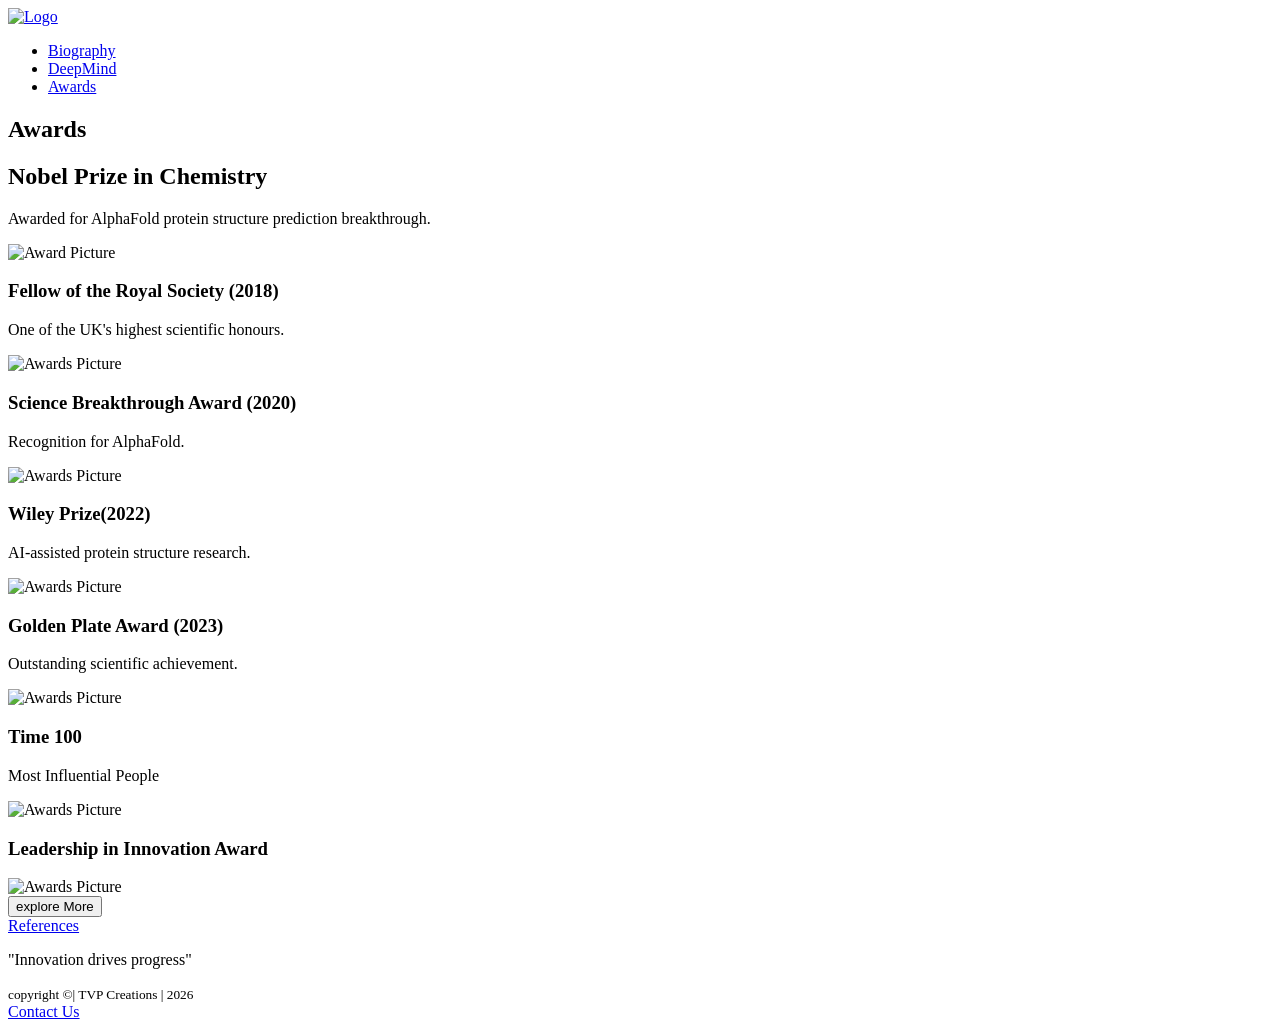
==== awards.html @ 2ad844e4 "Add files via upload" ====
<!DOCTYPE html>
<html lang="en">

<head>
    <meta charset="UTF-8">
    <meta name="viewport" content="width=device-width, initial-scale=1.0">
    <title>Awards</title>
    <link rel="stylesheet" href="css/style.css">
</head>

<body>
    <header>
        <div class="logo">
            <a href="index.html">
                <img src="images/final.png" alt="Logo">

            </a>
        </div>
        <nav>
            <ul>
                <li><a href="biography.html">Biography </a></li>
                <li><a href="deepmind.html">DeepMind</a></li>
                <li><a href="awards.html">Awards</a></li>
            </ul>

        </nav>
    </header>

    <main>
        <section class="page-title">
            <h1> Awards</h1>

        </section>
        <section class="featured-awards">
            <h2>Nobel Prize in Chemistry</h2>
            <p>Awarded for AlphaFold protein structure prediction breakthrough.</p>
            <img src="images/award1.jpg" alt="Award Picture">
        </section>

        <section class="awards-gallery">
            <article class="award-card">
                <h3>Fellow of the Royal Society (2018)</h3>
                <p>One of the UK's highest scientific honours.</p>
                <img src="images/award2.jpg" alt="Awards Picture">

            </article>
            <article class="award-card">
                <h3> Science Breakthrough Award (2020)</h3>
                <p>Recognition for AlphaFold.</p>
                <img src="images/award3.png" alt="Awards Picture">

            </article>
            <article class="award-card">
                <h3>Wiley Prize(2022)</h3>
                <p>AI-assisted protein structure research.</p>
                <img src="images/award4.jpeg" alt="Awards Picture">
            </article>

            <article class="award-card">
                <h3>Golden Plate Award (2023)</h3>
                <p> Outstanding scientific achievement.</p>
                <img src="images/award5.jpg" alt="Awards Picture">

            </article>
            <article class="award-card">
                <h3>Time 100</h3>
                <p>Most Influential People</p>
                <img src="images/award6.jpeg" alt="Awards Picture">
            </article>
            <article class="award-card">
                <h3>Leadership in Innovation Award</h3>
                <img src="images/award7.png" alt="Awards Picture">

            </article>

        </section>
        <section class="explore">
            <button>
                explore More
            </button>
        </section>
    </main>
    <footer>
        <div class="footer-left">
            <a href="references.html">References</a>

        </div>
        <div class="footer-center">
            <p>"Innovation drives progress"</p>
            <small>copyright &copy;| TVP Creations | 2026</small>
        </div>
        <div class="footer-right">
            <a href="contacts.html">Contact Us</a>
        </div>
    </footer>

</body>

</html>
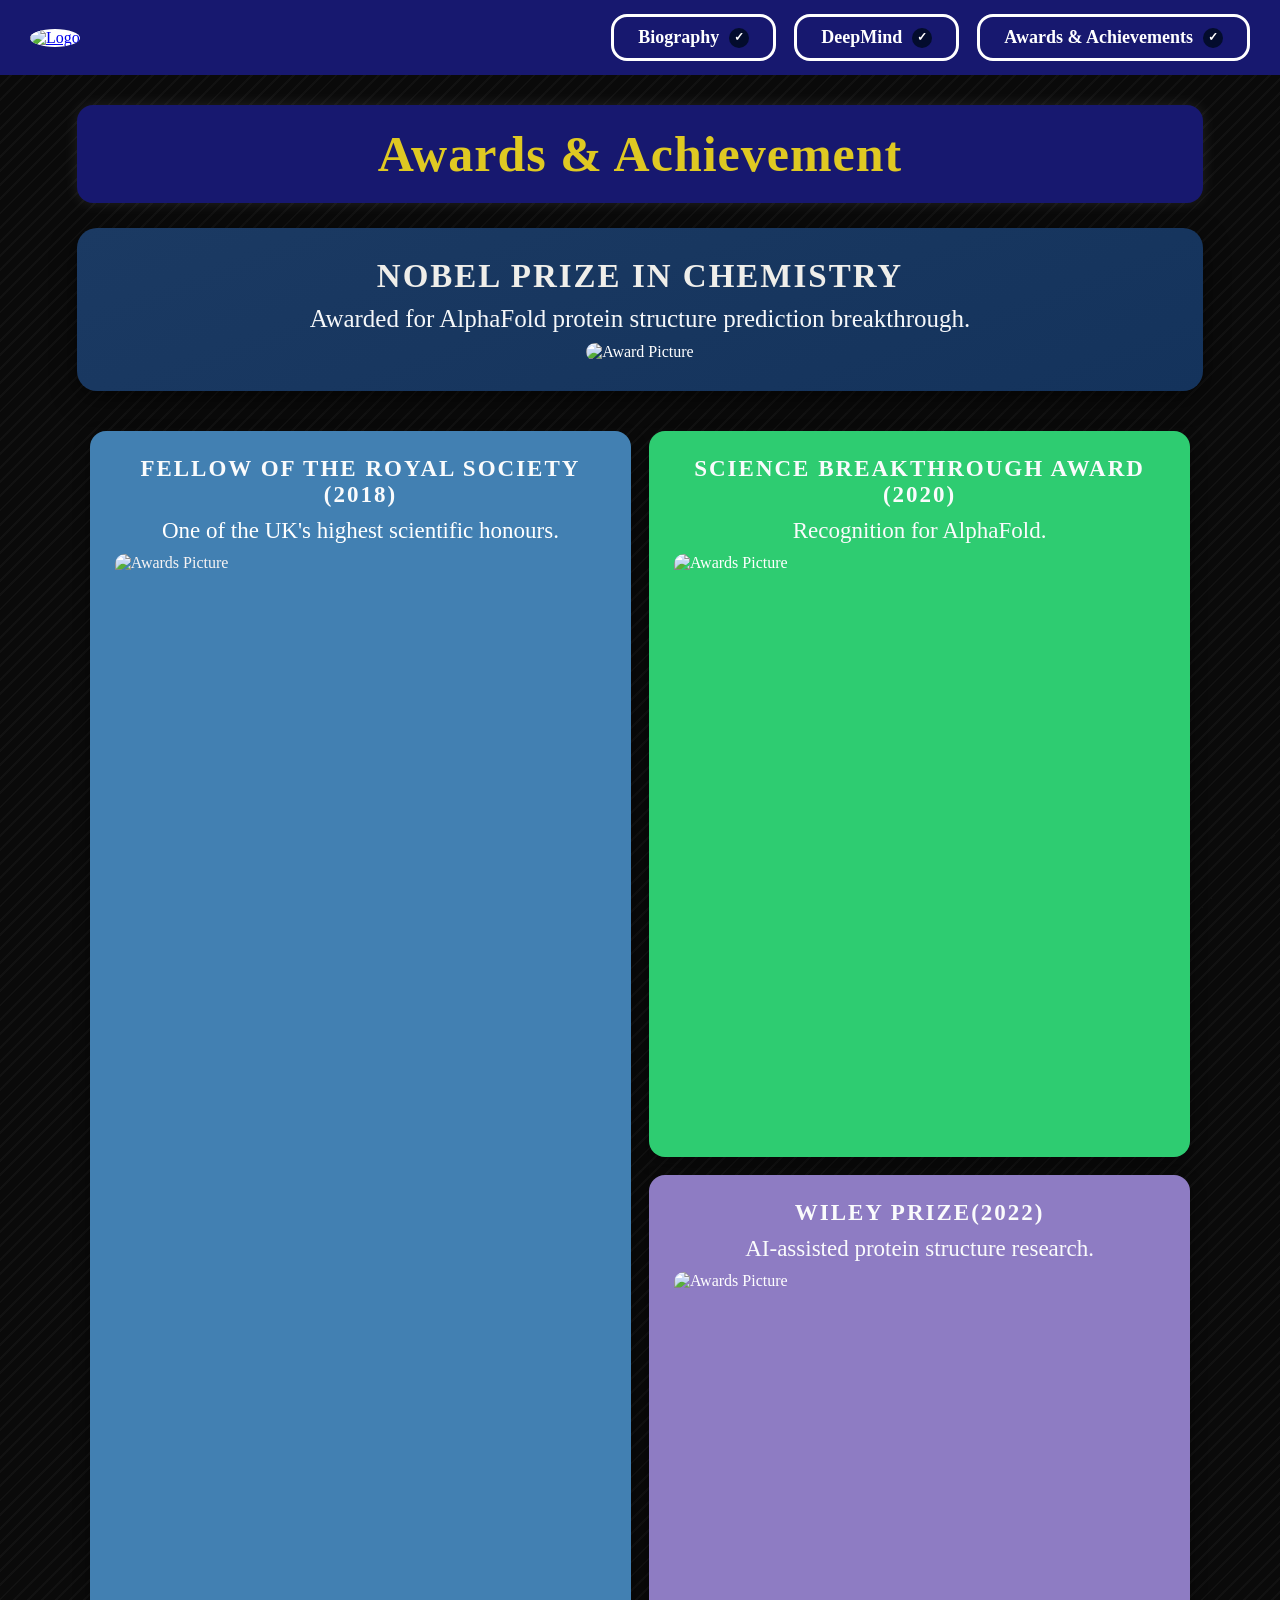
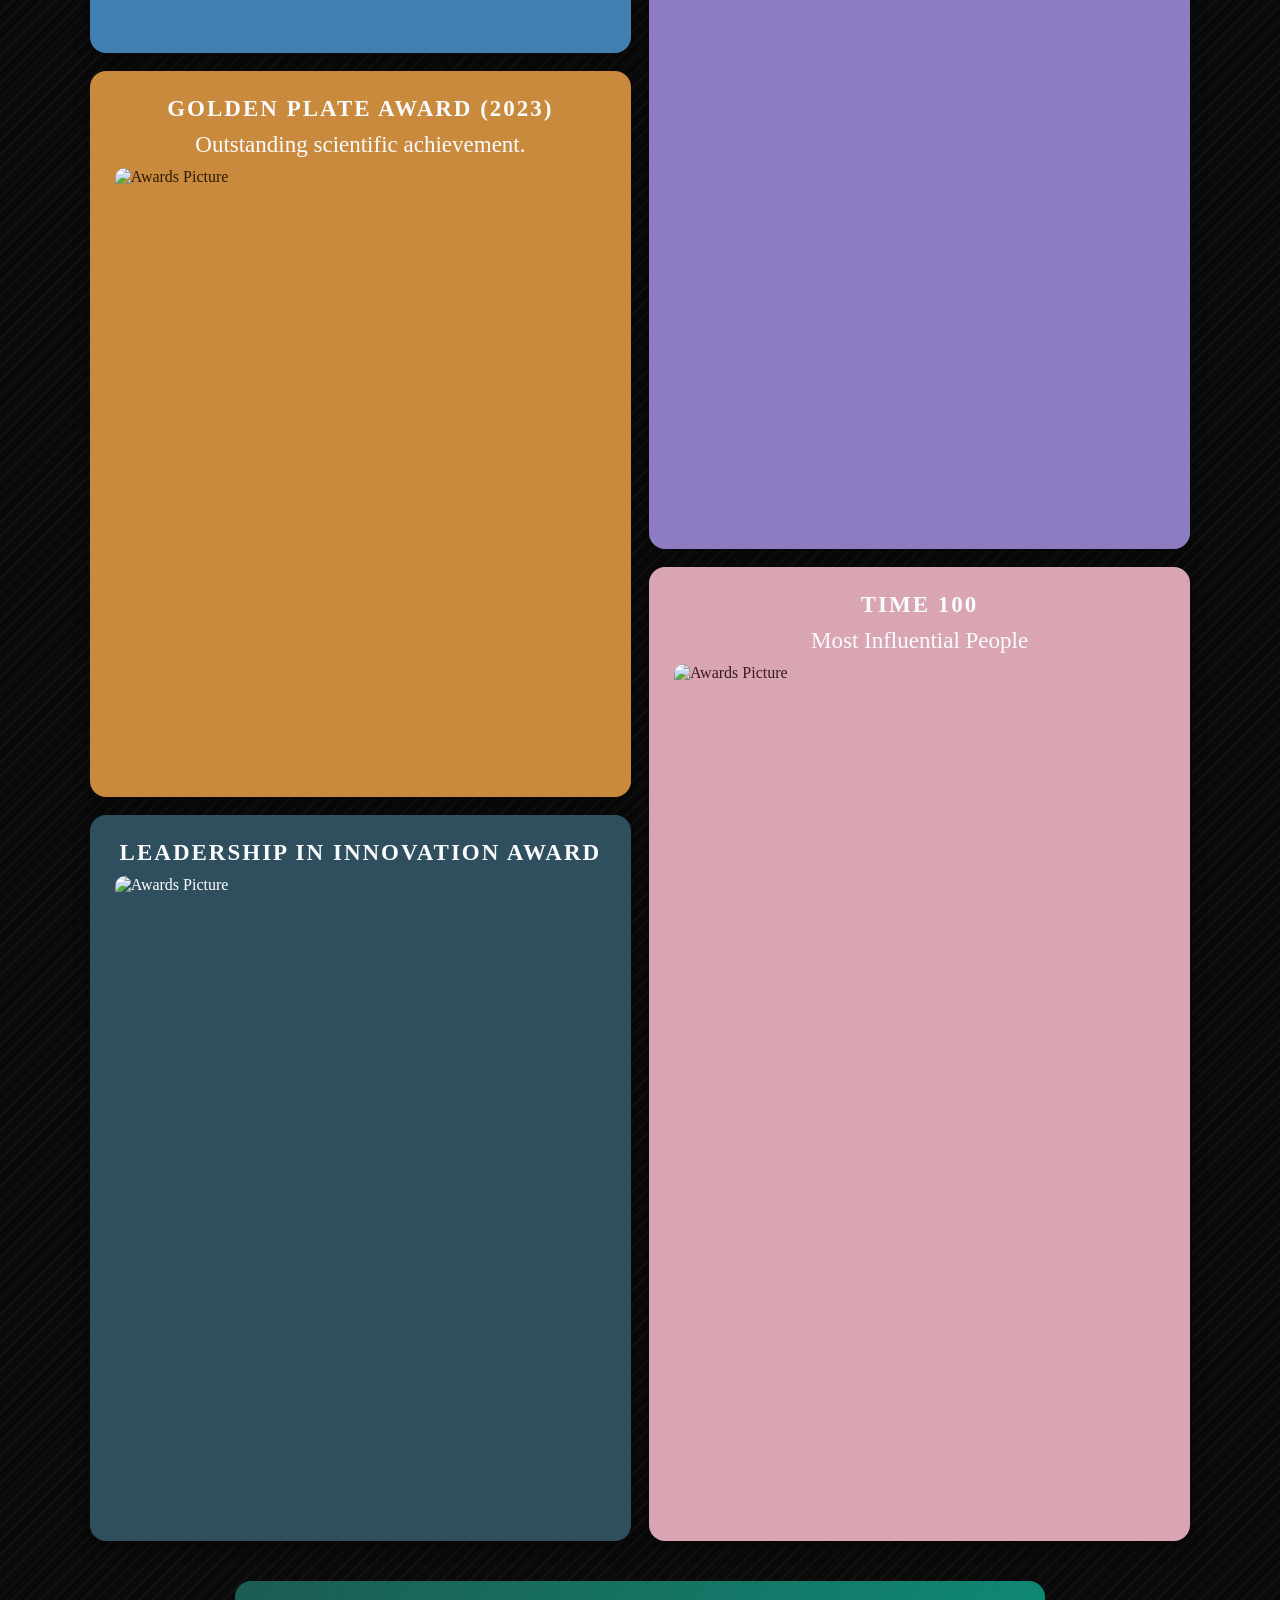
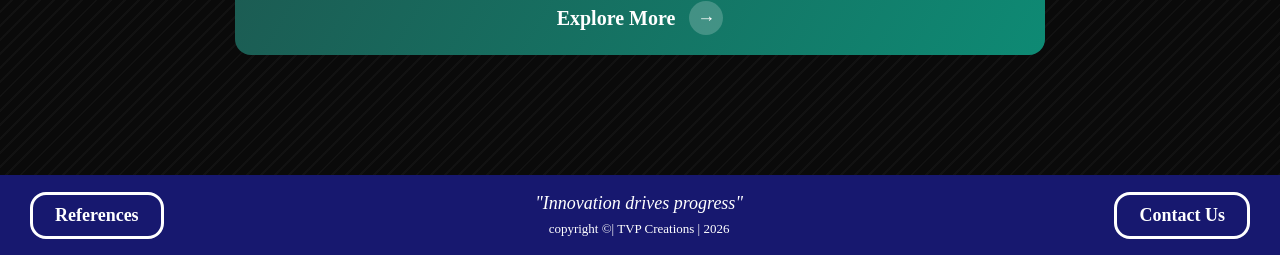
==== commit 162d6d24: "Add files via upload" ====
--- a/awards.html
+++ b/awards.html
@@ -5,7 +5,7 @@
     <meta charset="UTF-8">
     <meta name="viewport" content="width=device-width, initial-scale=1.0">
     <title>Awards</title>
-    <link rel="stylesheet" href="css/style.css">
+    <link rel="stylesheet" href="style_bio.css">
 </head>
 
 <body>
@@ -20,7 +20,7 @@
             <ul>
                 <li><a href="biography.html">Biography </a></li>
                 <li><a href="deepmind.html">DeepMind</a></li>
-                <li><a href="awards.html">Awards</a></li>
+                <li><a href="awards.html">Awards & Achievements</a></li>
             </ul>
 
         </nav>
@@ -28,7 +28,7 @@
 
     <main>
         <section class="page-title">
-            <h1> Awards</h1>
+            <h1> Awards & Achievement</h1>
 
         </section>
         <section class="featured-awards">
--- a/style_bio.css
+++ b/style_bio.css
@@ -0,0 +1,861 @@
+* {
+  margin: 0;
+  padding: 0;
+  padding-bottom: 0;
+  box-sizing: border-box;
+}
+
+html {
+  scroll-behavior: smooth;
+}
+
+body {
+  width: 100%;
+  min-height: 100vh;
+  font-family: Georgia, "Times New Roman", serif;
+  color: white;
+
+  background-color: #0a0a0a;
+  background-image: repeating-linear-gradient(
+    135deg,
+    rgba(255, 255, 255, 0.03) 0px,
+    rgba(255, 255, 255, 0.03) 2px,
+    transparent 2px,
+    transparent 10px
+  );
+}
+
+/*Header design*/
+
+header {
+  position: fixed;
+  top: 0;
+  left: 0;
+  width: 100%;
+  height: 75px;
+  background: #17186f;
+  display: flex;
+  justify-content: space-between;
+  align-items: center;
+  padding: 0 30px;
+  z-index: 999;
+}
+
+.logo img {
+  width: 58px;
+  height: 58px;
+  border-radius: 50%;
+  background: white;
+  object-fit: cover;
+  transition: transform 0.8s ease;
+}
+
+.logo img:hover {
+  transform: rotate(360deg);
+}
+
+/*Navigation bar design*/
+nav ul {
+  display: flex;
+  list-style: none;
+  gap: 18px;
+  align-items: center;
+}
+
+nav ul li a {
+  display: flex;
+  align-items: center;
+  gap: 10px;
+  text-decoration: none;
+  color: white;
+  font-size: 18px;
+  font-weight: bold;
+  border: 3px solid white;
+  border-radius: 16px;
+  padding: 10px 24px;
+  transition: 0.3s;
+}
+
+nav ul li a:hover {
+  background: white;
+  color: #17186f;
+}
+
+nav ul li a::after {
+  content: "\2713";
+  display: inline-flex;
+  align-items: center;
+  justify-content: center;
+  width: 20px;
+  height: 20px;
+  border-radius: 50%;
+  background: #030c2d;
+  color: white;
+  font-size: 12px;
+}
+
+nav ul li a:hover::after {
+  background: #17186f;
+}
+
+/*Main section design*/
+main {
+  width: 100%;
+  margin-top: 75px;
+  padding-bottom: 60px;
+}
+
+/*Biography section*/
+.biography {
+  padding: 60px 70px 30px;
+}
+.bio-title {
+  margin-left: 120px;
+}
+.bio-title h1 {
+  display: inline-block;
+  background: rgba(0, 0, 0, 0.45);
+  border: 1px solid rgba(255, 255, 255, 0.15);
+  border-radius: 14px;
+  padding: 18px 45px;
+  font-size: 48px;
+  letter-spacing: 1px;
+  margin-bottom: 40px;
+}
+
+.bio-content {
+  display: flex;
+  justify-content: center;
+  align-items: center;
+  flex-wrap: wrap;
+  gap: 80px;
+  margin-top: 30px;
+}
+
+.bio-text {
+  flex: 1;
+  min-width: 300px;
+  max-width: 560px;
+}
+
+.bio-text p {
+  font-size: 21px;
+  line-height: 1.8;
+  text-align: justify;
+  text-align-last: left;
+}
+
+.bio-image {
+  flex: 0 1 520px;
+  text-align: center;
+  margin-top: 40px;
+}
+
+.bio-image img {
+  width: 100%;
+  max-width: 580px;
+  border-radius: 24px;
+  box-shadow: 0 0 25px rgba(0, 191, 255, 0.35);
+  object-fit: cover;
+}
+
+.bio-caption {
+  margin-top: 30px;
+  font-size: 19px;
+  line-height: 1.6;
+}
+
+/*Books list design*/
+.books {
+  position: relative;
+  max-width: 1100px;
+  margin: 60px auto 0;
+  padding: 0 75px;
+}
+
+.book-list {
+  display: flex;
+  align-items: center;
+  gap: 22px;
+  overflow-x: auto;
+  scroll-behavior: smooth;
+  background: rgba(0, 0, 0, 0.6);
+  border-radius: 30px;
+  padding: 30px 35px;
+
+  scrollbar-width: none;
+}
+
+.book-list::-webkit-scrollbar {
+  display: none;
+}
+
+.book-list img {
+  height: 230px;
+  flex-shrink: 0;
+  border-radius: 8px;
+  box-shadow: 0 6px 18px rgba(0, 0, 0, 0.6);
+  transition: transform 0.3s ease;
+}
+
+.book-link {
+  display: block;
+  text-decoration: none;
+  flex-shrink: 0;
+}
+
+.book-link img:hover {
+  transform: translateY(-8px);
+}
+
+.previous,
+.next {
+  position: absolute;
+  top: 50%;
+  transform: translateY(-50%);
+  width: 54px;
+  height: 54px;
+  border-radius: 50%;
+  border: none;
+  background: white;
+  color: #17186f;
+  font-size: 22px;
+  font-weight: bold;
+  cursor: pointer;
+  z-index: 10;
+  box-shadow: 0 4px 12px rgba(0, 0, 0, 0.5);
+  transition: 0.3s;
+}
+
+.previous:hover,
+.next:hover {
+  background: #17186f;
+  color: white;
+}
+
+.previous {
+  left: 10px;
+}
+
+.next {
+  right: 10px;
+}
+
+/*Footer*/
+footer {
+  width: 100%;
+  height: 80px;
+  background: #17186f;
+  display: flex;
+  justify-content: space-between;
+  align-items: center;
+  padding: 0 30px;
+}
+
+.footer-left a,
+.footer-right a {
+  display: block;
+  text-decoration: none;
+  color: white;
+  font-size: 18px;
+  font-weight: bold;
+  border: 3px solid white;
+  border-radius: 16px;
+  padding: 10px 22px;
+  transition: 0.3s;
+}
+
+.footer-left a:hover,
+.footer-right a:hover {
+  background: white;
+  color: #17186f;
+}
+
+.footer-center {
+  text-align: center;
+  color: white;
+}
+
+.footer-center p {
+  font-size: 18px;
+  font-style: italic;
+  margin-bottom: 5px;
+}
+
+.footer-center small {
+  font-size: 13px;
+}
+
+/*Mobile,Tablet and Desktop Responsive design code*/
+@media (max-width: 992px) {
+  header {
+    padding: 0 20px;
+  }
+
+  nav ul {
+    gap: 10px;
+  }
+
+  nav ul li a {
+    font-size: 14px;
+    padding: 8px 16px;
+  }
+
+  .biography {
+    padding: 40px 30px 20px;
+  }
+
+  .bio-title h1 {
+    font-size: 34px;
+    padding: 14px 30px;
+  }
+
+  .bio-content {
+    flex-direction: column;
+    align-items: center;
+    text-align: center;
+  }
+
+  .books {
+    padding: 0 55px;
+  }
+
+  .previous,
+  .next {
+    width: 44px;
+    height: 44px;
+    font-size: 18px;
+  }
+}
+
+@media (max-width: 600px) {
+  nav ul li a {
+    padding: 6px 10px;
+    font-size: 12px;
+    gap: 5px;
+  }
+
+  .bio-title h1 {
+    font-size: 26px;
+  }
+
+  .bio-text p {
+    font-size: 17px;
+  }
+
+  .book-list img {
+    height: 170px;
+  }
+
+  footer {
+    flex-direction: column;
+    height: auto;
+    padding: 15px;
+    gap: 10px;
+  }
+}
+
+/*Reference page design*/
+
+body.ref-page {
+  display: flex;
+  flex-direction: column;
+  min-height: 100vh;
+  background-color: #e9e9ee;
+  background-image: linear-gradient(
+    135deg,
+    #f5f5f7 0%,
+    #dcdde3 55%,
+    #cfd0d8 100%
+  );
+  color: #222;
+}
+body.ref-page main {
+  flex: 1;
+  display: flex;
+  flex-direction: column;
+  padding-bottom: 0;
+}
+
+body.ref-page .reference-title h1 {
+  font-family: Georgia, "Times New Roman", serif;
+  font-style: italic;
+  color: #3b2f7a;
+  font-size: 54px;
+  padding: 35px 45px 10px;
+}
+body.ref-page .reference-body {
+  flex: 1;
+  min-height: 0;
+  position: relative;
+  overflow: hidden;
+  padding: 20px 45px 40px;
+}
+
+body.ref-page .reference-list {
+  position: relative;
+  z-index: 2;
+  max-width: 58%;
+  display: flex;
+  flex-direction: column;
+  gap: 38px;
+}
+body.ref-page .ref-row {
+  display: flex;
+  align-items: center;
+  gap: 25px;
+}
+body.ref-page .ref-row img {
+  width: 85px;
+  height: 85px;
+  object-fit: contain;
+  background: white;
+  border-radius: 12px;
+  padding: 4px;
+  box-shadow: 0 2px 8px rgba(0, 0, 0, 0.55);
+}
+body.ref-page .ref-row a {
+  color: #3b2f7a;
+  text-decoration: underline;
+  font-family: Georgia, serif;
+  font-size: 22px;
+  font-weight: 500;
+}
+body.ref-page .ref-row a:hover {
+  color: #17186f;
+}
+body.ref-page .reference-photo {
+  position: absolute;
+  right: 0;
+  top: 0;
+  bottom: 0;
+  width: 42%;
+  z-index: 1;
+}
+body.ref-page .reference-photo img {
+  width: 100%;
+  height: 100%;
+
+  object-fit: cover;
+  object-position: top center;
+}
+
+@media (max-width: 992px) {
+  body.ref-page .reference-list {
+    max-width: 100%;
+  }
+
+  body.ref-page .reference-photo {
+    display: none;
+  }
+
+  body.ref-page .reference-title h1 {
+    font-size: 36px;
+  }
+
+  body.ref-page .ref-row a {
+    font-size: 18px;
+  }
+}
+
+/*Award and Achievement Page design*/
+.page-title {
+  text-align: center;
+
+  margin: 60px auto 25px;
+  padding: 0 45px;
+  padding-top: 30px;
+  width: 95%;
+}
+.page-title h1 {
+  display: block;
+  background: #17186f;
+  border-radius: 16px;
+  padding: 20px;
+  font-size: 50px;
+  color: rgb(223, 201, 34);
+  font-family: Georgia, serif;
+  font-weight: bold;
+  letter-spacing: 1px;
+  box-shadow: 0 0 15px rgba(255, 255, 255, 0.1);
+}
+
+.featured-awards {
+  max-width: 88%;
+  margin: 0 auto 40px;
+  padding: 30px 40px;
+  border-radius: 20px;
+  background: linear-gradient(160deg, #1b3a63 0%, #14335c 100%);
+  text-align: center;
+  box-shadow: 0 8px 25px rgba(0, 0, 0, 0.5);
+}
+.featured-awards h2 {
+  color: #efeeea;
+  align-items: center;
+  font-size: 33px;
+  letter-spacing: 2px;
+  text-transform: uppercase;
+  margin-bottom: 10px;
+}
+.featured-awards p {
+  color: #f5f7f9;
+  align-items: center;
+  font-size: 25px;
+  margin-bottom: 10px;
+}
+.featured-awards img {
+  width: 100%;
+  border-radius: 14px;
+  object-fit: cover;
+  max-height: 620px;
+}
+.awards-gallery {
+  display: grid;
+  grid-template-columns: repeat(2, 1fr);
+  grid-auto-rows: 230px;
+  gap: 18px;
+  max-width: 93%;
+  height: fit-content;
+  margin: 0 auto 40px;
+  padding: 0 45px;
+}
+.award-card {
+  border-radius: 16px;
+  padding: 25px;
+  overflow: hidden;
+  position: relative;
+  display: flex;
+  flex-direction: column;
+  box-shadow: 0 6px 16px rgba(0, 0, 0, 0.4);
+  transition: transform 0.3s ease;
+}
+.award-card:hover {
+  transform: translateY(-6px);
+}
+.award-card h3 {
+  color: #fafbfc;
+  text-align: center;
+  font-size: 23px;
+  letter-spacing: 2px;
+  text-transform: uppercase;
+  margin-bottom: 10px;
+}
+.award-card p {
+  color: #fafbfc;
+  text-align: center;
+  font-size: 23px;
+  margin-bottom: 10px;
+}
+.award-card img {
+  width: 100%;
+  flex: 1;
+  object-fit: contain;
+  object-fit: cover;
+  border-radius: 10px;
+  margin-top: auto;
+}
+.award-card:nth-child(6n + 1) {
+  background: #4280b2;
+  color: #f8f4f4;
+}
+.award-card:nth-child(6n + 1) p {
+  color: #ffffff;
+}
+.award-card:nth-child(6n + 2) {
+  background: #2ecc71;
+  color: white;
+}
+.award-card:nth-child(6n + 3) {
+  background: #8e7cc3;
+  color: white;
+}
+.award-card:nth-child(6n + 4) {
+  background: #c98a3e;
+  color: #2b1a05;
+}
+.award-card:nth-child(6n + 5) {
+  background: #d9a5b3;
+  color: #3a1a20;
+}
+.award-card:nth-child(6n + 6) {
+  background: #2f4f5f;
+  color: white;
+}
+
+.award-card:nth-child(1) {
+  grid-row: span 5;
+}
+.award-card:nth-child(2) {
+  grid-row: span 3;
+}
+.award-card:nth-child(3) {
+  grid-row: span 4;
+}
+.award-card:nth-child(4) {
+  grid-row: span 3;
+}
+.award-card:nth-child(5) {
+  grid-row: span 4;
+}
+.award-card:nth-child(6) {
+  grid-row: span 3;
+}
+.explore {
+  max-width: 900px;
+  margin: 0 auto 60px;
+  padding: 0 45px;
+}
+.explore button {
+  width: 100%;
+  padding: 20px;
+  border: none;
+  border-radius: 16px;
+  background: linear-gradient(120deg, #1c5c53, #0e8a74);
+  color: white;
+  font-size: 20px;
+  font-weight: bold;
+  font-family: Georgia, serif;
+  text-transform: capitalize;
+  cursor: pointer;
+  display: flex;
+  align-items: center;
+  justify-content: center;
+  gap: 14px;
+  transition: 0.3s;
+}
+
+.explore button::after {
+  content: "\2192";
+  display: inline-flex;
+  align-items: center;
+  justify-content: center;
+  width: 34px;
+  height: 34px;
+  border-radius: 50%;
+  background: rgba(255, 255, 255, 0.2);
+  font-size: 18px;
+}
+.explore button:hover {
+  transform: translateY(-3px);
+}
+
+@media (max-width: 700px) {
+  .awards-gallery {
+    grid-template-columns: 1fr;
+  }
+
+  .award-card:nth-child(1),
+  .award-card:nth-child(2),
+  .award-card:nth-child(3),
+  .award-card:nth-child(4),
+  .award-card:nth-child(5),
+  .award-card:nth-child(6) {
+    grid-row: span 1;
+  }
+
+  .page-title h1 {
+    font-size: 28px;
+  }
+
+  .featured-awards {
+    padding: 20px;
+  }
+}
+
+/*Contact us page design*/
+.container {
+  display: flex;
+  min-height: calc(100vh - 155px);
+}
+.container-form {
+  flex: 1;
+  background: #000;
+  padding: 60px 60px;
+  display: flex;
+  flex-direction: column;
+  justify-content: center;
+  color: white;
+}
+.container-form h1 {
+  font-family: CASTELLAR;
+  font-size: 58px;
+  color: white;
+  margin-bottom: 20px;
+  margin-top: -60px;
+}
+.container-form h2 {
+  font-family: Georgia, serif;
+  font-weight: normal;
+  font-size: 26px;
+  text-align: left;
+  margin-bottom: 30px;
+  color: #dcdcdc;
+}
+.container-form p {
+  font-size: 20px;
+  line-height: 1.6;
+  max-width: 480px;
+  color: #cfcfcf;
+  margin-bottom: 35px;
+}
+.container-form form {
+  border: 1px solid rgba(255, 255, 255, 0.15);
+  border-radius: 20px;
+  padding: 30px 35px;
+  max-width: 520px;
+  margin-bottom: 20px;
+  background: rgba(255, 255, 255, 0.03);
+}
+.container-form label {
+  display: block;
+  font-size: 19px;
+  margin-bottom: 8px;
+  color: white;
+}
+.container-form input,
+.container-form textarea {
+  width: 100%;
+  padding: 14px 16px;
+  border: none;
+  border-radius: 12px;
+  margin-bottom: 20px;
+  background: #eef2f8;
+  font-size: 15px;
+  font-family: inherit;
+  color: #222;
+}
+.container-form textarea {
+  min-height: 100px;
+  resize: vertical;
+}
+.container-form button[type="submit"] {
+  display: block;
+  margin-left: auto;
+  background: #c0392b;
+  color: white;
+  border: none;
+  padding: 14px 30px;
+  border-radius: 12px;
+  font-size: 16px;
+  font-weight: bold;
+  font-family: Georgia, serif;
+  cursor: pointer;
+  transition: 0.3s;
+}
+.container-form button[type="submit"]:hover {
+  background: #a83226;
+  transform: translateY(-2px);
+}
+.right-panel {
+  flex: 1;
+  display: flex;
+  flex-direction: column;
+  align-items: center;
+  position: relative;
+  overflow: hidden;
+  background: linear-gradient(160deg, #1a1a4d 0%, #0d0d2b 100%);
+  padding: 50px 40px 30px;
+}
+.right-panel::before {
+  content: "";
+  position: absolute;
+  inset: 0;
+  background:
+    radial-gradient(
+      circle at 20% 20%,
+      rgba(0, 191, 255, 0.15) 0%,
+      transparent 40%
+    ),
+    radial-gradient(
+      circle at 80% 80%,
+      rgba(143, 124, 195, 0.15) 0%,
+      transparent 40%
+    );
+  pointer-events: none;
+}
+.content-details {
+  display: flex;
+  flex-direction: column;
+  align-items: center;
+  text-align: center;
+  color: white;
+}
+
+.content-details h1 {
+  font-family: ALGERIAN;
+  font-size: 50px;
+  letter-spacing: 2px;
+  margin-bottom: 20px;
+}
+.content-details img {
+  width: 400px;
+  height: 400px;
+  border-radius: 50%;
+  object-fit: cover;
+  box-shadow: 0 0 35px rgba(0, 191, 255, 0.4);
+  margin-bottom: 30px;
+}
+.about-box {
+  background: rgba(10, 10, 30, 0.7);
+  border: 1px solid rgba(255, 255, 255, 0.15);
+  border-radius: 16px;
+  padding: 25px 30px;
+  width: 100%;
+  max-width: 520px;
+}
+.about-box h2 {
+  color: #4fd1e0;
+  font-size: 30px;
+  margin-bottom: 15px;
+  text-align: left;
+}
+.about-box ul {
+  list-style: none;
+  text-align: left;
+}
+.about-box li {
+  position: relative;
+  padding-left: 37px;
+  margin-bottom: 12px;
+  font-size: 20px;
+  color: white;
+  line-height: 1.5;
+}
+.about-box li::before {
+  content: "\2726";
+  color: #ffb300;
+  position: absolute;
+  left: 0;
+}
+.about-box li strong {
+  color: #ffb300;
+  margin-right: 6px;
+}
+
+body.contact-page main {
+  padding-bottom: 0;
+}
+
+@media (max-width: 900px) {
+  .container {
+    flex-direction: column;
+  }
+
+  .container-form,
+  .content-details {
+    padding: 40px 30px;
+  }
+
+  .container-form {
+    justify-content: flex-start;
+  }
+
+  .container-form h1 {
+    font-size: 38px;
+  }
+
+  .content-details img {
+    width: 220px;
+    height: 220px;
+  }
+}
